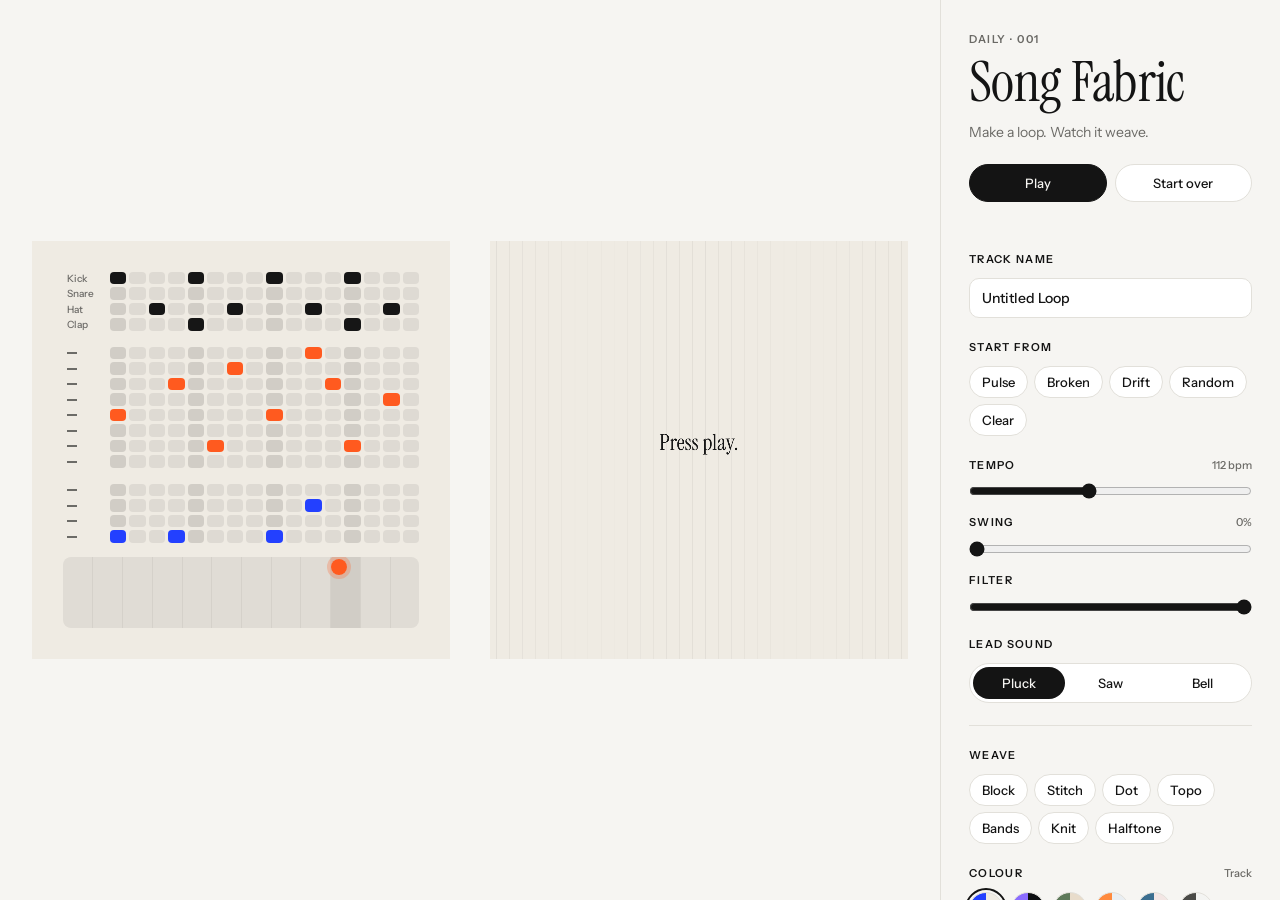
==== 001-song-fabric/index.html @ a2762422 "Daily 001: Song Fabric A 16-step sequencer beside a cloth that weaves as the loop plays: one row per" ====
<!doctype html>
<html lang="en">
<head>
  <meta charset="utf-8">
  <meta name="viewport" content="width=device-width, initial-scale=1">
  <title>Song Fabric</title>
  <link rel="preconnect" href="https://fonts.googleapis.com">
  <link rel="preconnect" href="https://fonts.gstatic.com" crossorigin>
  <link href="https://fonts.googleapis.com/css2?family=Instrument+Sans:wght@400;500;600&family=Instrument+Serif&display=swap" rel="stylesheet">
  <link rel="stylesheet" href="style.css?v=16">
</head>
<body>
  <main class="app">
    <section class="stage">
      <div class="seqWrap"><div id="seq"></div><div id="pad" class="pad" title="Drag: across for key, up and down for filter"></div></div>
      <div class="board"><canvas id="art"></canvas></div>
    </section>

    <aside class="panel">
      <header>
        <p class="kicker">Daily · 001</p>
        <h1>Song Fabric</h1>
        <p class="lede">Make a loop. Watch it weave.</p>
      </header>

      <div class="transport">
        <div class="row">
          <button id="seqPlay" class="primary">Play</button>
          <button id="restart">Start over</button>
        </div>
        <p id="status" class="status"></p>
      </div>

      <section class="group">
        <h2>Track name</h2>
        <input id="trackName" class="text" type="text" value="Untitled Loop" maxlength="40">
      </section>

      <section class="group">
        <h2>Start from</h2>
        <div id="presets" class="chips"></div>
      </section>

      <section class="group">
        <h2>Tempo <span id="tempoVal" class="val"></span></h2>
        <input id="tempo" type="range" min="70" max="170" value="112">
        <h2>Swing <span id="swingVal" class="val"></span></h2>
        <input id="swing" type="range" min="0" max="60" value="0">
        <h2>Filter</h2>
        <input id="filter" type="range" min="0" max="100" value="100">
      </section>

      <section class="group">
        <h2>Lead sound</h2>
        <div id="sounds" class="seg three"></div>
      </section>

      <hr>

      <section class="group">
        <h2>Weave</h2>
        <div id="modes" class="chips"></div>
      </section>

      <section class="group">
        <h2>Colour <span id="paletteName" class="val"></span></h2>
        <div id="swatches" class="swatches"></div>
      </section>

      <section class="group" id="shapeCtl" hidden>
        <h2>Detail <span id="detailVal" class="val"></span></h2>
        <input id="detail" type="range" min="4" max="24" value="12">
        <h2>Smoothness <span id="smoothVal" class="val"></span></h2>
        <input id="smooth" type="range" min="0" max="6" value="2">
      </section>

      <section class="group">
        <h2>Legend</h2>
        <ul class="legend">
          <li><i class="k kick"></i>Kick</li>
          <li><i class="k bass"></i>Bass</li>
          <li><i class="k lead"></i>Lead</li>
          <li><i class="k snare"></i>Snare</li>
          <li><i class="k clap"></i>Clap</li>
          <li><i class="k hat"></i>Hat</li>
        </ul>
      </section>

      <label class="check"><input id="label" type="checkbox"> Garment label</label>

      <section class="group">
        <h2>Export</h2>
        <div class="actions">
          <button id="export">Image</button>
          <button id="tile">Repeat tile</button>
          <button id="clip">Record clip</button>
          <button id="download">Track</button>
          <button id="share" class="primary span">Copy link</button>
        </div>
      </section>
    </aside>
  </main>
  <script type="module" src="app.js?v=18"></script>
</body>
</html>
---- 001-song-fabric/style.css ----
:root {
  --bg: #F6F5F2;
  --surface: #FFFFFF;
  --ink: #141414;
  --muted: #6B6A66;
  --line: #E2E0DA;
  --font: "Instrument Sans", system-ui, sans-serif;
  --serif: "Instrument Serif", Georgia, serif;

  /* The cloth's colourway, set from the palette; the grid wears it too. */
  --c-bg: #EFEBE3;
  --c-ink: #161616;
  --c-mid: #FF5A1F;
  --c-alt: #2340FF;
}

* { box-sizing: border-box; margin: 0; }
[hidden] { display: none !important; }

body {
  background: var(--bg);
  color: var(--ink);
  font: 14px/1.45 var(--font);
  -webkit-font-smoothing: antialiased;
}

.app {
  display: grid;
  grid-template-columns: minmax(0, 1fr) 340px;
  min-height: 100vh;
}

/* Stage: the grid and the cloth, side by side */
.stage {
  display: flex;
  align-items: center;
  justify-content: center;
  gap: 40px;
  padding: 32px;
}

/* The grid and the cloth are two equal squares, sized explicitly so no
   browser can let one grow taller than the other. */
:root { --tile: min(calc(100vh - 64px), calc((100vw - 340px - 64px - 40px) / 2)); }
.seqWrap, .board {
  flex: none;
  position: relative;
  width: var(--tile);
  height: var(--tile);
  overflow: hidden;
}
#seq { width: 100%; height: 100%; }
.seqWrap { background: var(--c-bg); padding: 3.5%; display: flex; flex-direction: column; gap: 14px; }
.seqWrap #seq { flex: 1; min-height: 0; height: auto; }

/* Trackpad: across = key, up and down = filter */
.pad {
  flex: none;
  height: 20%;
  position: relative;
  border-radius: 8px;
  background: color-mix(in srgb, var(--c-bg), var(--c-ink) 7%);
  cursor: crosshair;
  touch-action: none;
  user-select: none;
  overflow: hidden;
}
.padCols { position: absolute; inset: 0; display: grid; grid-template-columns: repeat(12, 1fr); }
.padCols span { border-left: 1px solid color-mix(in srgb, var(--c-bg), var(--c-ink) 12%); }
.padCols span:first-child { border-left: 0; }
.padCols span.on { background: color-mix(in srgb, var(--c-bg), var(--c-ink) 14%); }
.padDot {
  position: absolute;
  width: 16px; height: 16px; margin: -8px 0 0 -8px;
  border-radius: 50%;
  background: var(--c-mid);
  outline: 4px solid color-mix(in srgb, var(--c-mid) 25%, transparent);
  pointer-events: none;
  transition: left .08s, top .08s;
}
.pad.held .padDot { transition: none; width: 20px; height: 20px; margin: -10px 0 0 -10px; }
.board canvas { position: absolute; inset: 0; width: 100%; height: 100%; }

/* Sequencer */
.grid {
  display: grid;
  grid-template-columns: 44px repeat(16, minmax(0, 1fr));
  grid-template-rows: repeat(4, minmax(0, 1fr)) 10px repeat(8, minmax(0, 1fr)) 10px repeat(4, minmax(0, 1fr));
  gap: 3px;
  width: 100%;
  height: 100%;
  user-select: none;
  touch-action: none;
}
.cell {
  min-width: 0;
  border-radius: 4px;
  background: color-mix(in srgb, var(--c-bg), var(--c-ink) 8%);
  cursor: pointer;
  transition: background .08s, transform .1s;
}
.cell.beat { background: color-mix(in srgb, var(--c-bg), var(--c-ink) 14%); }
.cell.now { background: color-mix(in srgb, var(--c-bg), var(--c-ink) 24%); }
.cell.on.drums { background: var(--c-ink); }
.cell.on.lead { background: var(--c-mid); }
.cell.on.bass { background: var(--c-alt); }
.cell.on.now { transform: scale(.82); }
.cell.muted { opacity: .28; }
.lab {
  border: 0; border-radius: 4px; padding: 0 4px;
  background: transparent;
  font: 500 10px var(--font);
  color: color-mix(in srgb, var(--c-ink) 60%, transparent);
  text-align: left;
}
.lab:hover { color: var(--c-ink); }
.lab.muted { text-decoration: line-through; opacity: .5; }

/* Panel */
.panel {
  border-left: 1px solid var(--line);
  padding: 32px 28px;
  display: flex;
  flex-direction: column;
  gap: 22px;
  overflow-y: auto;
  max-height: 100vh;
  position: sticky;
  top: 0;
}

.kicker {
  font-size: 11px; font-weight: 600;
  letter-spacing: .14em; text-transform: uppercase;
  color: var(--muted);
}
h1 { font: 56px/1 var(--serif); letter-spacing: -.01em; margin: 6px 0 12px; }
.lede { color: var(--muted); max-width: 32ch; }

h2 {
  font-size: 11px; font-weight: 600;
  letter-spacing: .12em; text-transform: uppercase;
  display: flex; justify-content: space-between;
  margin-bottom: 10px;
}
.val { color: var(--muted); letter-spacing: 0; text-transform: none; font-weight: 500; }

.group { display: flex; flex-direction: column; }
.group input[type=range] + h2 { margin-top: 16px; }

hr { border: 0; border-top: 1px solid var(--line); }

button {
  font: 500 13px var(--font);
  color: var(--ink);
  background: var(--surface);
  border: 1px solid var(--line);
  border-radius: 999px;
  padding: 10px 16px;
  cursor: pointer;
  transition: border-color .15s, background .15s;
}
button:hover:not(:disabled) { border-color: var(--ink); }
button:disabled { opacity: .4; cursor: default; }
button.primary { background: var(--ink); color: var(--bg); border-color: var(--ink); }
button.lab:hover { border: 0; }

.row { display: flex; gap: 8px; }
.row button { flex: 1; padding-left: 8px; padding-right: 8px; }

.transport { display: flex; flex-direction: column; gap: 10px; }
.status { font-size: 12px; color: var(--muted); min-height: 1.45em; }


.seg {
  display: grid;
  grid-template-columns: repeat(4, 1fr);
  border: 1px solid var(--line);
  border-radius: 999px;
  padding: 3px;
  background: var(--surface);
}
.seg.three { grid-template-columns: repeat(3, 1fr); }
.seg button { border: 0; padding: 8px 4px; background: transparent; }
.seg button.on { background: var(--ink); color: var(--bg); }

.chips { display: flex; flex-wrap: wrap; gap: 6px; }
.chips button { padding: 7px 12px; }

.swatches { display: flex; gap: 8px; flex-wrap: wrap; }
.swatch {
  width: 34px; height: 34px; padding: 0;
  border-radius: 50%;
  border: 1px solid var(--line);
  outline: 2px solid transparent;
  outline-offset: 2px;
}
.swatch.on { outline-color: var(--ink); }

input[type=range] { width: 100%; accent-color: var(--ink); }

.text {
  width: 100%;
  font: 500 14px var(--font);
  color: var(--ink);
  background: var(--surface);
  border: 1px solid var(--line);
  border-radius: 10px;
  padding: 10px 12px;
}
.text:focus { outline: none; border-color: var(--ink); }

.check { display: flex; align-items: center; gap: 8px; margin-top: 12px; color: var(--muted); cursor: pointer; }
.check input { accent-color: var(--ink); }





/* Narrow: grid above cloth, panel below */
@media (max-width: 1100px) {
  .stage { flex-direction: column; gap: 24px; }
  :root { --tile: min(calc(100vw - 340px - 64px), 560px); }
}
@media (max-width: 860px) {
  .app { grid-template-columns: 1fr; }
  :root { --tile: min(calc(100vw - 32px), 560px); }
  .stage { padding: 16px; }
  .panel { border-left: 0; border-top: 1px solid var(--line); padding: 24px 16px 40px; max-height: none; position: static; }
}

/* Legend: the same glyphs the cloth uses */
.legend { list-style: none; padding: 0; display: grid; grid-template-columns: repeat(3, 1fr); gap: 10px 8px; color: var(--muted); font-size: 12px; }
.legend li { display: flex; align-items: center; gap: 8px; }
.k { margin-left: 6px; }
.k { flex: none; width: 22px; height: 12px; position: relative; display: inline-block; border-radius: 2px; }
.k.kick { background: var(--c-ink); }
.k.bass { background: var(--c-alt); }
.k.lead { background: var(--c-mid); }
.k.snare { border: 3px solid var(--c-ink); }
.k.clap { background: linear-gradient(90deg, transparent 28%, var(--c-ink) 28% 42%, transparent 42% 58%, var(--c-ink) 58% 72%, transparent 72%); }
.k.hat::after { content: ""; position: absolute; left: 50%; top: 50%; width: 5px; height: 5px; margin: -2.5px; background: var(--c-ink); }

.actions { display: grid; grid-template-columns: 1fr 1fr; gap: 8px; }
.actions .span { grid-column: 1 / -1; }
.actions button.on { background: var(--ink); color: var(--bg); border-color: var(--ink); }

/* Pitched rows have no names; a short dash still shows where to click to mute. */
.lab:empty::before { content: ""; display: block; width: 10px; height: 2px; background: currentColor; }
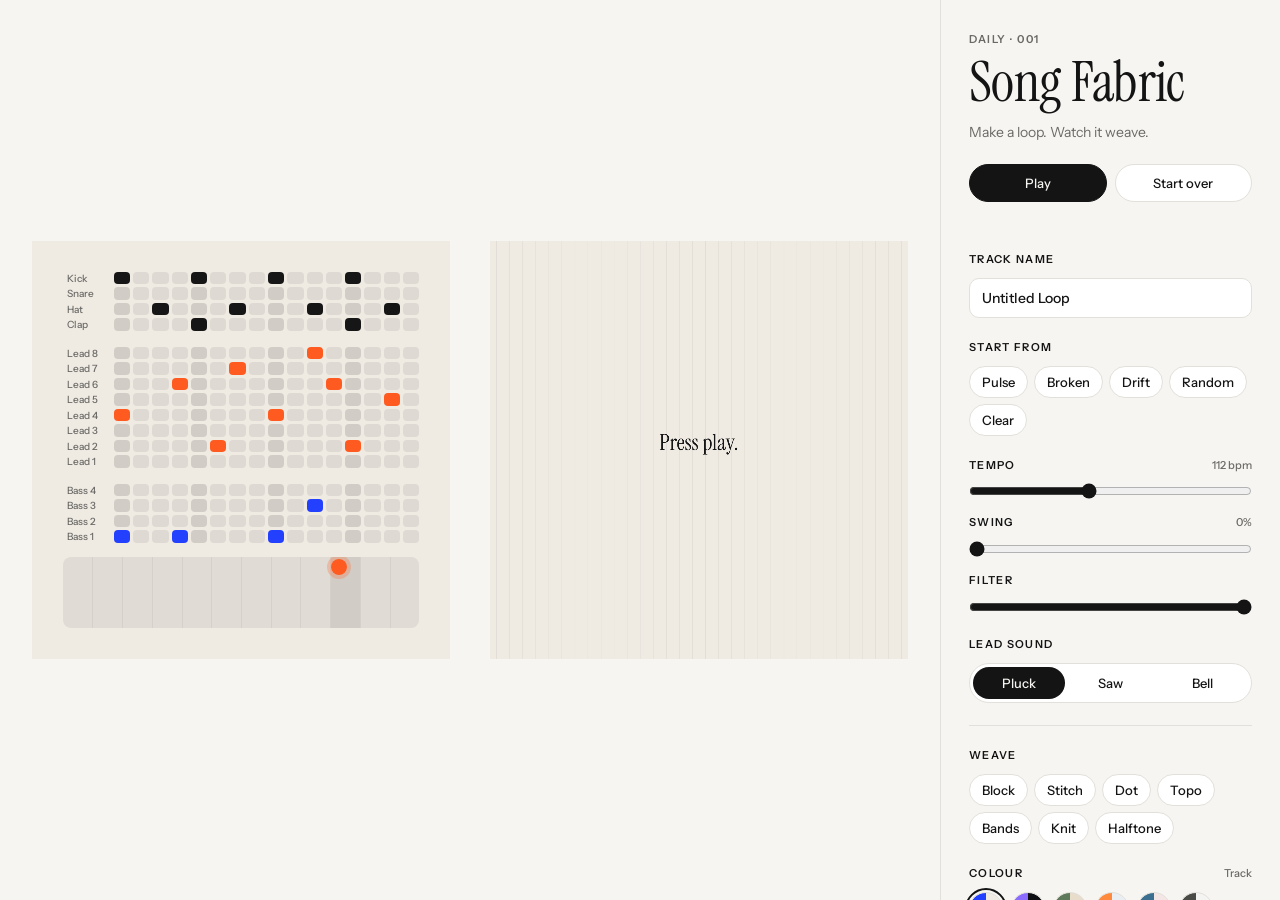
==== commit 8b0c3a7d: "Name the pitched rows Lead 1–8 and Bass 1–4" ====
--- a/001-song-fabric/index.html
+++ b/001-song-fabric/index.html
@@ -7,7 +7,7 @@
   <link rel="preconnect" href="https://fonts.googleapis.com">
   <link rel="preconnect" href="https://fonts.gstatic.com" crossorigin>
   <link href="https://fonts.googleapis.com/css2?family=Instrument+Sans:wght@400;500;600&family=Instrument+Serif&display=swap" rel="stylesheet">
-  <link rel="stylesheet" href="style.css?v=16">
+  <link rel="stylesheet" href="style.css?v=19">
 </head>
 <body>
   <main class="app">
@@ -100,6 +100,6 @@
       </section>
     </aside>
   </main>
-  <script type="module" src="app.js?v=18"></script>
+  <script type="module" src="app.js?v=19"></script>
 </body>
 </html>
--- a/001-song-fabric/style.css
+++ b/001-song-fabric/style.css
@@ -84,7 +84,7 @@
 /* Sequencer */
 .grid {
   display: grid;
-  grid-template-columns: 44px repeat(16, minmax(0, 1fr));
+  grid-template-columns: 48px repeat(16, minmax(0, 1fr));
   grid-template-rows: repeat(4, minmax(0, 1fr)) 10px repeat(8, minmax(0, 1fr)) 10px repeat(4, minmax(0, 1fr));
   gap: 3px;
   width: 100%;
@@ -245,5 +245,3 @@
 .actions .span { grid-column: 1 / -1; }
 .actions button.on { background: var(--ink); color: var(--bg); border-color: var(--ink); }
 
-/* Pitched rows have no names; a short dash still shows where to click to mute. */
-.lab:empty::before { content: ""; display: block; width: 10px; height: 2px; background: currentColor; }
